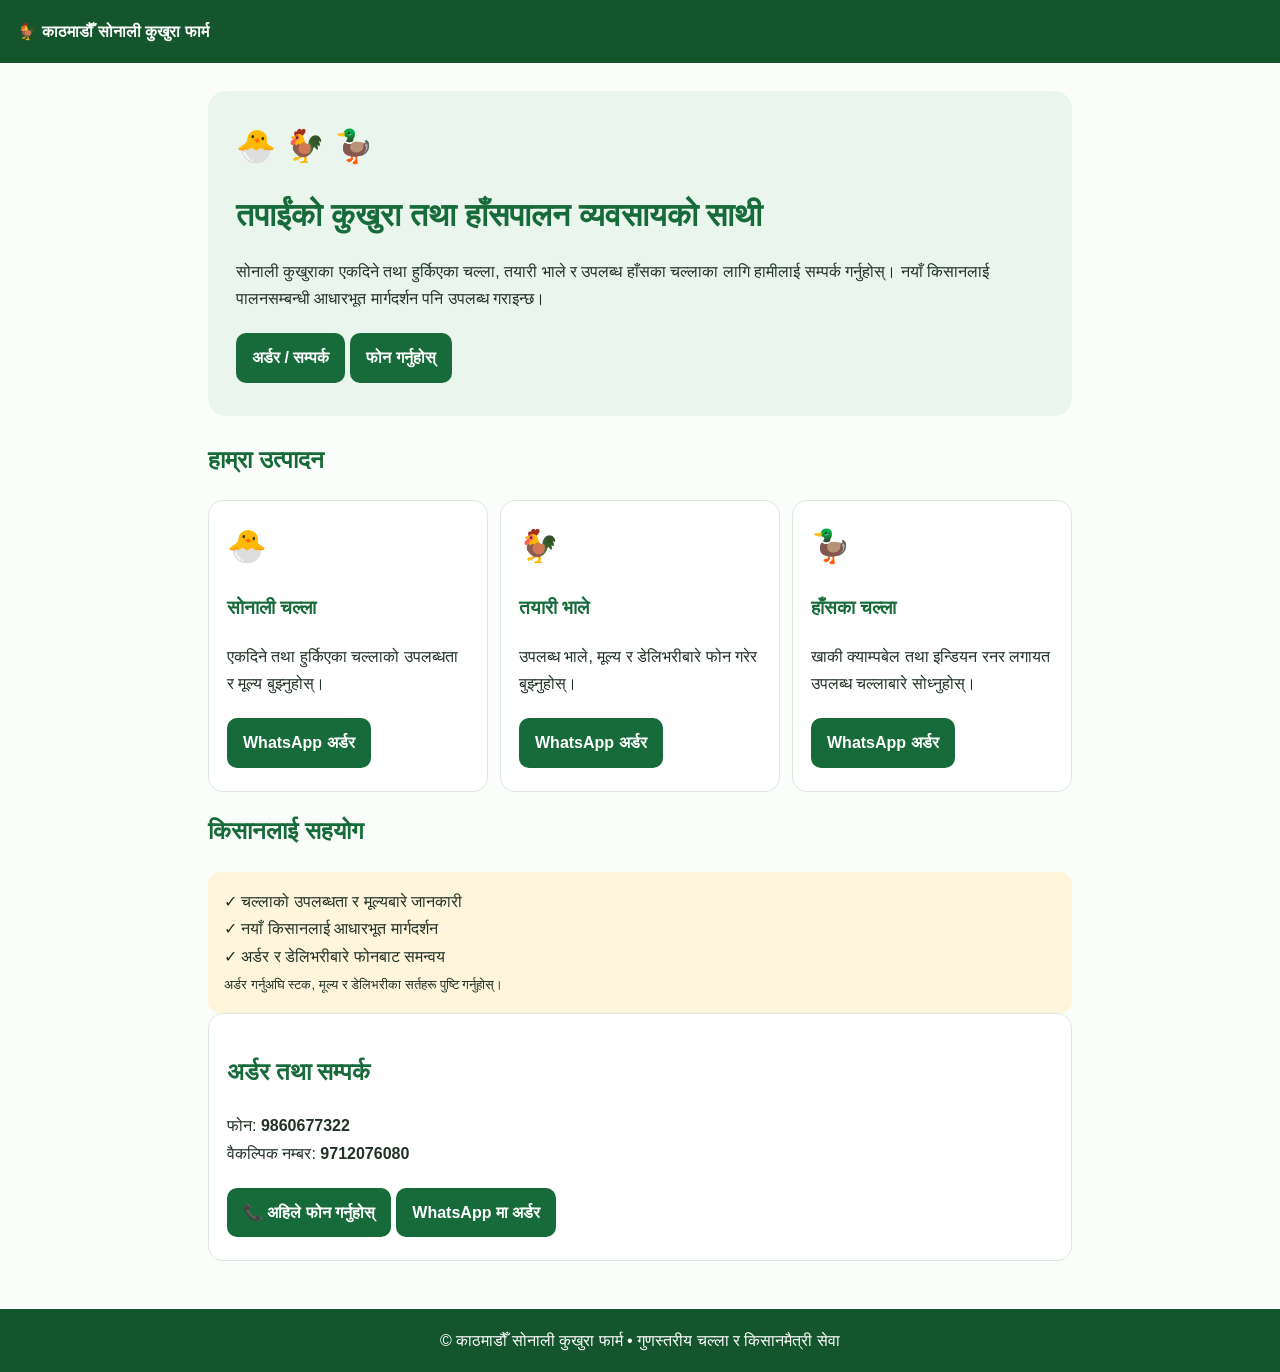
==== index.html @ 245cceb5 "Add files via upload" ====
<!DOCTYPE html>
<html lang="ne"><head><meta charset="UTF-8"><meta name="viewport" content="width=device-width,initial-scale=1">
<title>काठमाडौँ सोनाली कुखुरा फार्म</title>
<style>
*{box-sizing:border-box}body{margin:0;font-family:Arial,'Noto Sans Devanagari',sans-serif;line-height:1.7;color:#203126;background:#fbfdfb}header,footer{background:#14552e;color:white;padding:18px}header{font-weight:bold}main{max-width:900px;margin:auto;padding:18px}.hero{background:#eaf6ed;border-radius:18px;padding:28px;margin:10px 0 24px}h1,h2,h3{color:#176b3a}h1{font-size:2rem;line-height:1.3}.btn{display:inline-block;background:#176b3a;color:white;text-decoration:none;padding:11px 16px;border-radius:10px;margin:5px 5px 5px 0;font-weight:bold}.card{border:1px solid #dce8dd;border-radius:15px;padding:18px;margin:12px 0;background:white}.emoji{font-size:2rem}.note{background:#fff5dc;padding:16px;border-radius:12px}footer{text-align:center;margin-top:30px}@media(min-width:650px){.cards{display:grid;grid-template-columns:repeat(3,1fr);gap:12px}.card{margin:0}}
</style></head><body>
<header>🐓 काठमाडौँ सोनाली कुखुरा फार्म</header><main>
<div class="hero"><div class="emoji">🐣 🐓 🦆</div><h1>तपाईंको कुखुरा तथा हाँसपालन व्यवसायको साथी</h1>
<p>सोनाली कुखुराका एकदिने तथा हुर्किएका चल्ला, तयारी भाले र उपलब्ध हाँसका चल्लाका लागि हामीलाई सम्पर्क गर्नुहोस्। नयाँ किसानलाई पालनसम्बन्धी आधारभूत मार्गदर्शन पनि उपलब्ध गराइन्छ।</p>
<a class="btn" href="#contact">अर्डर / सम्पर्क</a><a class="btn" href="tel:9860677322">फोन गर्नुहोस्</a></div>
<h2>हाम्रा उत्पादन</h2><div class="cards">
<div class="card"><div class="emoji">🐣</div><h3>सोनाली चल्ला</h3><p>एकदिने तथा हुर्किएका चल्लाको उपलब्धता र मूल्य बुझ्नुहोस्।</p><a class="btn" href="https://wa.me/9779860677322">WhatsApp अर्डर</a></div>
<div class="card"><div class="emoji">🐓</div><h3>तयारी भाले</h3><p>उपलब्ध भाले, मूल्य र डेलिभरीबारे फोन गरेर बुझ्नुहोस्।</p><a class="btn" href="https://wa.me/9779860677322">WhatsApp अर्डर</a></div>
<div class="card"><div class="emoji">🦆</div><h3>हाँसका चल्ला</h3><p>खाकी क्याम्पबेल तथा इन्डियन रनर लगायत उपलब्ध चल्लाबारे सोध्नुहोस्।</p><a class="btn" href="https://wa.me/9779860677322">WhatsApp अर्डर</a></div></div>
<h2>किसानलाई सहयोग</h2><div class="note">✓ चल्लाको उपलब्धता र मूल्यबारे जानकारी<br>✓ नयाँ किसानलाई आधारभूत मार्गदर्शन<br>✓ अर्डर र डेलिभरीबारे फोनबाट समन्वय<br><small>अर्डर गर्नुअघि स्टक, मूल्य र डेलिभरीका सर्तहरू पुष्टि गर्नुहोस्।</small></div>
<div class="card" id="contact"><h2>अर्डर तथा सम्पर्क</h2><p>फोन: <strong>9860677322</strong><br>वैकल्पिक नम्बर: <strong>9712076080</strong></p>
<a class="btn" href="tel:9860677322">📞 अहिले फोन गर्नुहोस्</a><a class="btn" href="https://wa.me/9779860677322">WhatsApp मा अर्डर</a></div></main>
<footer>© काठमाडौँ सोनाली कुखुरा फार्म • गुणस्तरीय चल्ला र किसानमैत्री सेवा</footer></body></html>
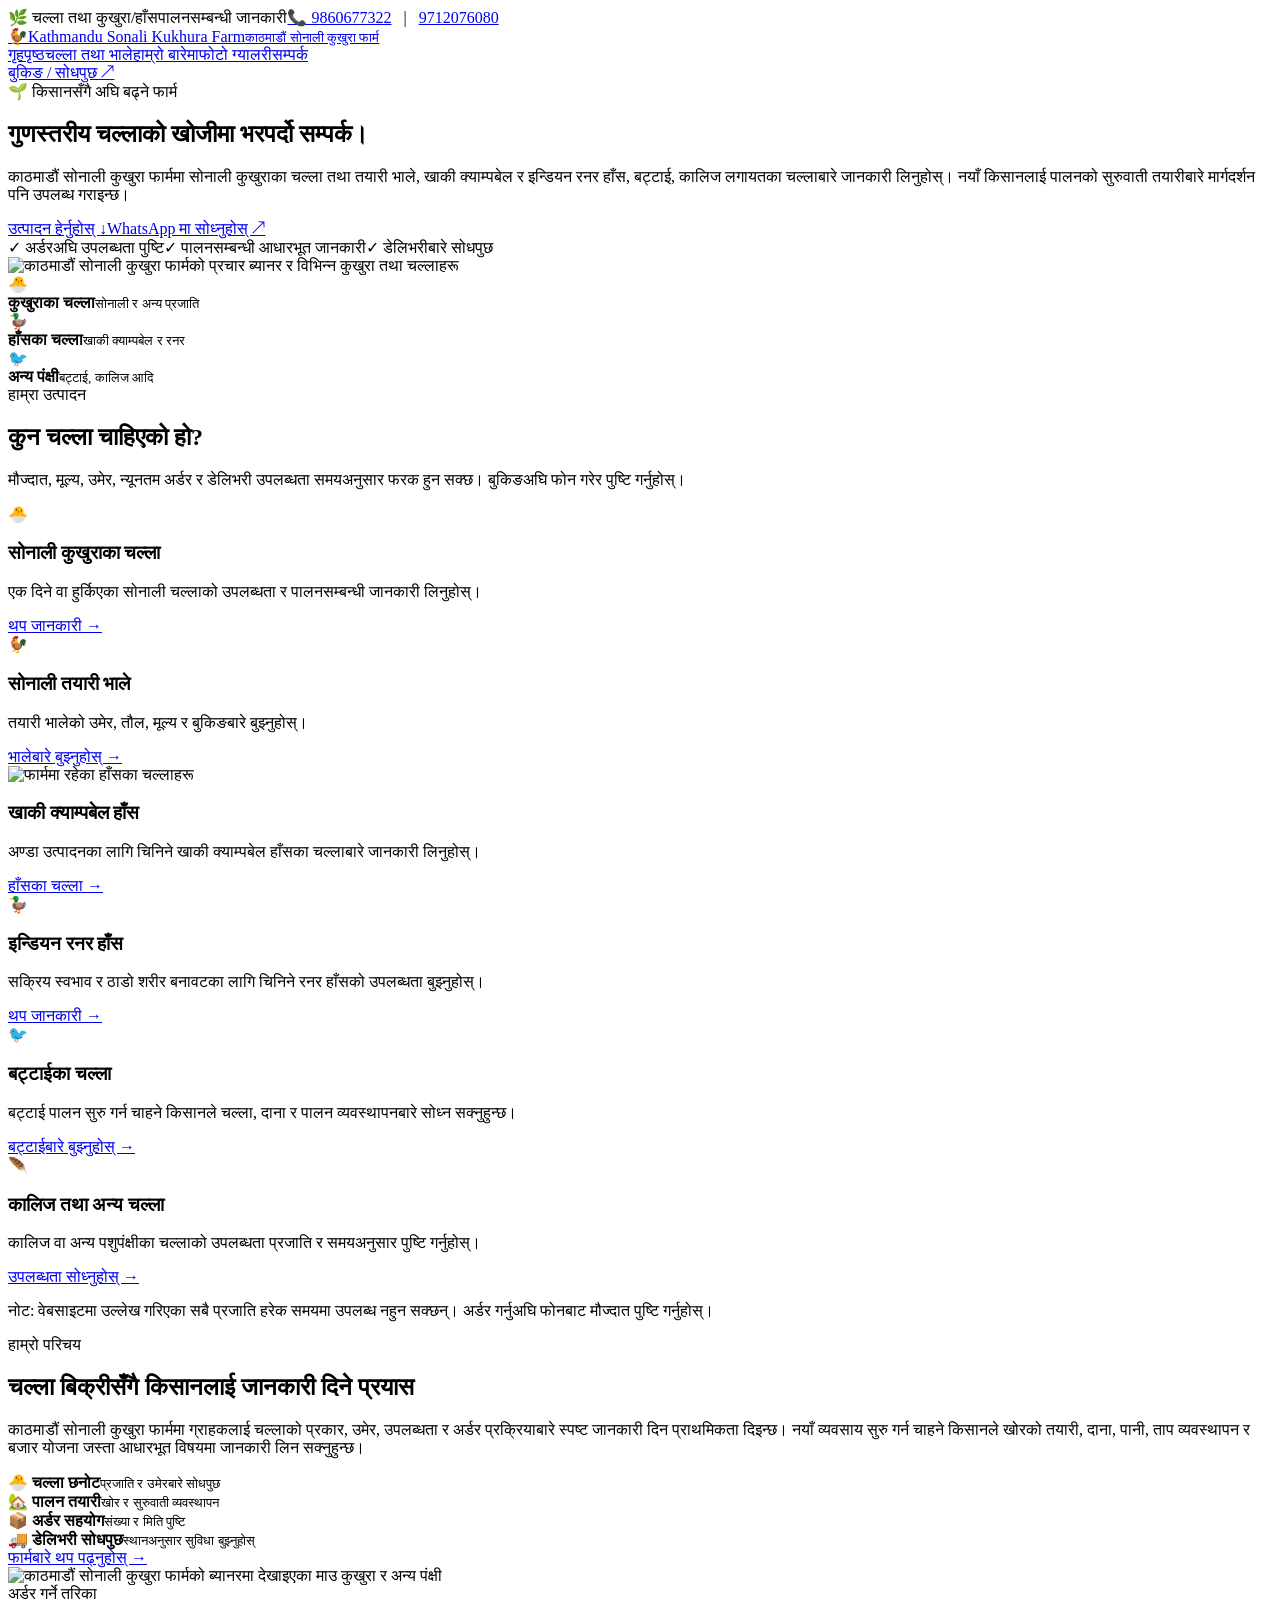
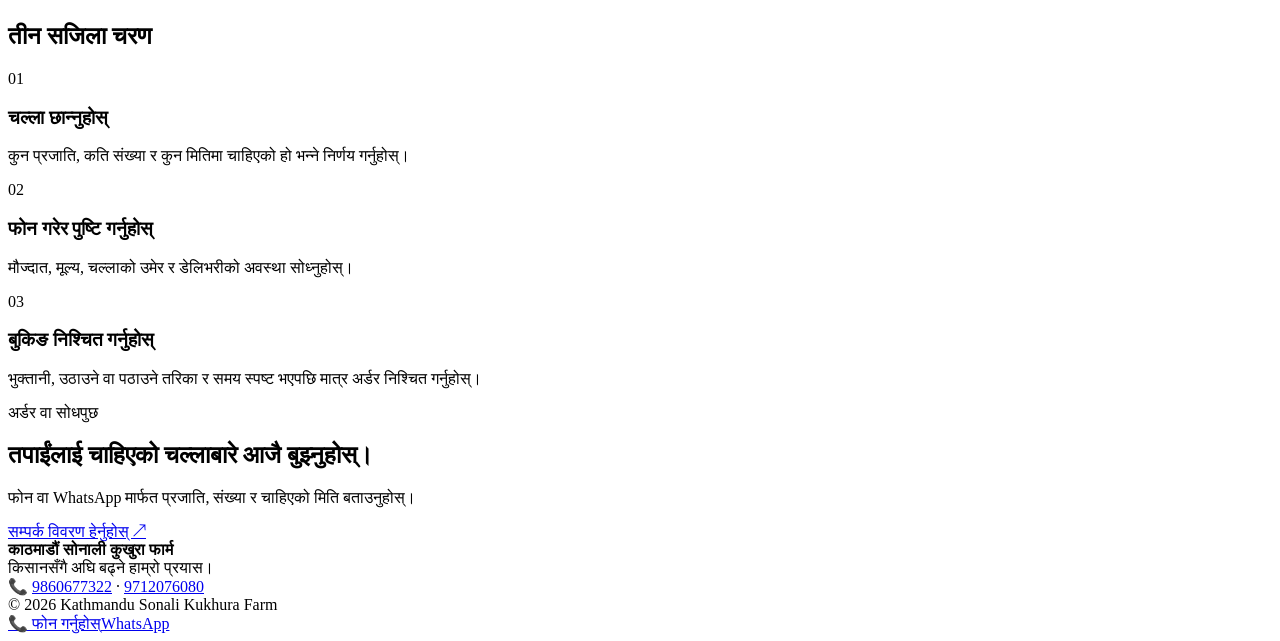
==== commit f7486709: "Add files via upload" ====
--- a/index.html
+++ b/index.html
@@ -1,18 +1,17 @@
-<!DOCTYPE html>
-<html lang="ne"><head><meta charset="UTF-8"><meta name="viewport" content="width=device-width,initial-scale=1">
-<title>काठमाडौँ सोनाली कुखुरा फार्म</title>
-<style>
-*{box-sizing:border-box}body{margin:0;font-family:Arial,'Noto Sans Devanagari',sans-serif;line-height:1.7;color:#203126;background:#fbfdfb}header,footer{background:#14552e;color:white;padding:18px}header{font-weight:bold}main{max-width:900px;margin:auto;padding:18px}.hero{background:#eaf6ed;border-radius:18px;padding:28px;margin:10px 0 24px}h1,h2,h3{color:#176b3a}h1{font-size:2rem;line-height:1.3}.btn{display:inline-block;background:#176b3a;color:white;text-decoration:none;padding:11px 16px;border-radius:10px;margin:5px 5px 5px 0;font-weight:bold}.card{border:1px solid #dce8dd;border-radius:15px;padding:18px;margin:12px 0;background:white}.emoji{font-size:2rem}.note{background:#fff5dc;padding:16px;border-radius:12px}footer{text-align:center;margin-top:30px}@media(min-width:650px){.cards{display:grid;grid-template-columns:repeat(3,1fr);gap:12px}.card{margin:0}}
-</style></head><body>
-<header>🐓 काठमाडौँ सोनाली कुखुरा फार्म</header><main>
-<div class="hero"><div class="emoji">🐣 🐓 🦆</div><h1>तपाईंको कुखुरा तथा हाँसपालन व्यवसायको साथी</h1>
-<p>सोनाली कुखुराका एकदिने तथा हुर्किएका चल्ला, तयारी भाले र उपलब्ध हाँसका चल्लाका लागि हामीलाई सम्पर्क गर्नुहोस्। नयाँ किसानलाई पालनसम्बन्धी आधारभूत मार्गदर्शन पनि उपलब्ध गराइन्छ।</p>
-<a class="btn" href="#contact">अर्डर / सम्पर्क</a><a class="btn" href="tel:9860677322">फोन गर्नुहोस्</a></div>
-<h2>हाम्रा उत्पादन</h2><div class="cards">
-<div class="card"><div class="emoji">🐣</div><h3>सोनाली चल्ला</h3><p>एकदिने तथा हुर्किएका चल्लाको उपलब्धता र मूल्य बुझ्नुहोस्।</p><a class="btn" href="https://wa.me/9779860677322">WhatsApp अर्डर</a></div>
-<div class="card"><div class="emoji">🐓</div><h3>तयारी भाले</h3><p>उपलब्ध भाले, मूल्य र डेलिभरीबारे फोन गरेर बुझ्नुहोस्।</p><a class="btn" href="https://wa.me/9779860677322">WhatsApp अर्डर</a></div>
-<div class="card"><div class="emoji">🦆</div><h3>हाँसका चल्ला</h3><p>खाकी क्याम्पबेल तथा इन्डियन रनर लगायत उपलब्ध चल्लाबारे सोध्नुहोस्।</p><a class="btn" href="https://wa.me/9779860677322">WhatsApp अर्डर</a></div></div>
-<h2>किसानलाई सहयोग</h2><div class="note">✓ चल्लाको उपलब्धता र मूल्यबारे जानकारी<br>✓ नयाँ किसानलाई आधारभूत मार्गदर्शन<br>✓ अर्डर र डेलिभरीबारे फोनबाट समन्वय<br><small>अर्डर गर्नुअघि स्टक, मूल्य र डेलिभरीका सर्तहरू पुष्टि गर्नुहोस्।</small></div>
-<div class="card" id="contact"><h2>अर्डर तथा सम्पर्क</h2><p>फोन: <strong>9860677322</strong><br>वैकल्पिक नम्बर: <strong>9712076080</strong></p>
-<a class="btn" href="tel:9860677322">📞 अहिले फोन गर्नुहोस्</a><a class="btn" href="https://wa.me/9779860677322">WhatsApp मा अर्डर</a></div></main>
-<footer>© काठमाडौँ सोनाली कुखुरा फार्म • गुणस्तरीय चल्ला र किसानमैत्री सेवा</footer></body></html>+<!doctype html><html lang="ne"><head><meta charset="utf-8"><meta name="viewport" content="width=device-width,initial-scale=1"><title>काठमाडौं सोनाली कुखुरा फार्म | सोनाली चल्ला, हाँस र अन्य चल्ला</title><meta name="description" content="काठमाडौं सोनाली कुखुरा फार्मबाट सोनाली कुखुराका चल्ला तथा भाले, खाकी क्याम्पबेल र इन्डियन रनर हाँस, बट्टाई, कालिज लगायतका चल्लाको उपलब्धता र बुकिङका लागि सम्पर्क गर्नुहोस्।"><meta name="robots" content="index,follow"><meta name="theme-color" content="#123b29"><link rel="canonical" href="https://yogeshbhsind-netizen.github.io/-Kathmandu-Sonali-kukhura-farm-/"><meta property="og:type" content="website"><meta property="og:site_name" content="काठमाडौं सोनाली कुखुरा फार्म"><meta property="og:title" content="काठमाडौं सोनाली कुखुरा फार्म | चल्ला तथा भाले बुकिङ"><meta property="og:description" content="सोनाली चल्ला, तयारी भाले, खाकी हाँस, इन्डियन रनर, बट्टाई र कालिजका चल्लाबारे जानकारी तथा बुकिङ।"><meta property="og:image" content="https://yogeshbhsind-netizen.github.io/-Kathmandu-Sonali-kukhura-farm-/assets/farm-banner.png"><link rel="stylesheet" href="assets/site.css"><script type="application/ld+json">{"@context":"https://schema.org","@type":"PoultryFarm","name":"काठमाडौं सोनाली कुखुरा फार्म","alternateName":"Kathmandu Sonali Kukhura Farm","url":"https://yogeshbhsind-netizen.github.io/-Kathmandu-Sonali-kukhura-farm-/","telephone":["+977-9860677322","+977-9712076080"],"description":"सोनाली कुखुराका चल्ला तथा भाले, खाकी क्याम्पबेल र इन्डियन रनर हाँस, बट्टाई, कालिज लगायतका चल्लाको उपलब्धता र बुकिङसम्बन्धी जानकारी।","areaServed":"Nepal"}</script></head><body>
+<div class="topbar"><div class="wrap"><span>🌿 चल्ला तथा कुखुरा/हाँसपालनसम्बन्धी जानकारी</span><span><a href="tel:+9779860677322">📞 9860677322</a> &nbsp; | &nbsp; <a href="tel:+9779712076080">9712076080</a></span></div></div>
+<header class="header"><div class="wrap nav"><a class="brand" href="index.html"><span class="brand-icon">🐓</span><span>Kathmandu Sonali Kukhura Farm<small>काठमाडौं सोनाली कुखुरा फार्म</small></span></a><nav class="navlinks"><a href="index.html" aria-current="page">गृहपृष्ठ</a><a href="products.html">चल्ला तथा भाले</a><a href="about.html">हाम्रो बारेमा</a><a href="gallery.html">फोटो ग्यालरी</a><a href="contact.html">सम्पर्क</a></nav><a class="btn btn-primary nav-cta" href="https://wa.me/9779860677322?text=Namaste%2C%20challa%20ko%20booking%20bare%20bujhna%20chahanchhu" target="_blank" rel="noopener">बुकिङ / सोधपुछ ↗</a></div></header>
+<main><section class="hero"><div class="wrap hero-grid"><div><div class="eyebrow">🌱 किसानसँगै अघि बढ्ने फार्म</div><h1>गुणस्तरीय चल्लाको खोजीमा <span>भरपर्दो सम्पर्क।</span></h1><p class="lead">काठमाडौं सोनाली कुखुरा फार्ममा सोनाली कुखुराका चल्ला तथा तयारी भाले, खाकी क्याम्पबेल र इन्डियन रनर हाँस, बट्टाई, कालिज लगायतका चल्लाबारे जानकारी लिनुहोस्। नयाँ किसानलाई पालनको सुरुवाती तयारीबारे मार्गदर्शन पनि उपलब्ध गराइन्छ।</p><div class="actions"><a class="btn btn-primary" href="products.html">उत्पादन हेर्नुहोस् ↓</a><a class="btn btn-light" href="https://wa.me/9779860677322?text=Namaste%2C%20farm%20ko%20utpadan%20ra%20booking%20bare%20bujhna%20chahanchhu" target="_blank" rel="noopener">WhatsApp मा सोध्नुहोस् ↗</a></div><div class="checks"><span>✓ अर्डरअघि उपलब्धता पुष्टि</span><span>✓ पालनसम्बन्धी आधारभूत जानकारी</span><span>✓ डेलिभरीबारे सोधपुछ</span></div></div><div class="banner-frame"><img src="assets/farm-banner.png" alt="काठमाडौं सोनाली कुखुरा फार्मको प्रचार ब्यानर र विभिन्न कुखुरा तथा चल्लाहरू" fetchpriority="high"></div></div></section>
+<div class="wrap stats"><div class="stat"><span class="stat-icon">🐣</span><div><b>कुखुराका चल्ला</b><small>सोनाली र अन्य प्रजाति</small></div></div><div class="stat"><span class="stat-icon">🦆</span><div><b>हाँसका चल्ला</b><small>खाकी क्याम्पबेल र रनर</small></div></div><div class="stat"><span class="stat-icon">🐦</span><div><b>अन्य पंक्षी</b><small>बट्टाई, कालिज आदि</small></div></div></div>
+<section><div class="wrap"><div class="section-head"><div class="kicker">हाम्रा उत्पादन</div><h2>कुन चल्ला चाहिएको हो?</h2><p>मौज्दात, मूल्य, उमेर, न्यूनतम अर्डर र डेलिभरी उपलब्धता समयअनुसार फरक हुन सक्छ। बुकिङअघि फोन गरेर पुष्टि गर्नुहोस्।</p></div><div class="cards">
+<article class="card"><div class="card-image">🐣</div><div class="card-body"><h3>सोनाली कुखुराका चल्ला</h3><p>एक दिने वा हुर्किएका सोनाली चल्लाको उपलब्धता र पालनसम्बन्धी जानकारी लिनुहोस्।</p><a class="textlink" href="products.html#sonali">थप जानकारी →</a></div></article>
+<article class="card"><div class="card-image">🐓</div><div class="card-body"><h3>सोनाली तयारी भाले</h3><p>तयारी भालेको उमेर, तौल, मूल्य र बुकिङबारे बुझ्नुहोस्।</p><a class="textlink" href="products.html#roosters">भालेबारे बुझ्नुहोस् →</a></div></article>
+<article class="card"><div class="card-image"><img src="assets/khaki-runner-ducklings.jpg" alt="फार्ममा रहेका हाँसका चल्लाहरू" loading="lazy"></div><div class="card-body"><h3>खाकी क्याम्पबेल हाँस</h3><p>अण्डा उत्पादनका लागि चिनिने खाकी क्याम्पबेल हाँसका चल्लाबारे जानकारी लिनुहोस्।</p><a class="textlink" href="products.html#khaki">हाँसका चल्ला →</a></div></article>
+<article class="card"><div class="card-image">🦆</div><div class="card-body"><h3>इन्डियन रनर हाँस</h3><p>सक्रिय स्वभाव र ठाडो शरीर बनावटका लागि चिनिने रनर हाँसको उपलब्धता बुझ्नुहोस्।</p><a class="textlink" href="products.html#runner">थप जानकारी →</a></div></article>
+<article class="card"><div class="card-image">🐦</div><div class="card-body"><h3>बट्टाईका चल्ला</h3><p>बट्टाई पालन सुरु गर्न चाहने किसानले चल्ला, दाना र पालन व्यवस्थापनबारे सोध्न सक्नुहुन्छ।</p><a class="textlink" href="products.html#quail">बट्टाईबारे बुझ्नुहोस् →</a></div></article>
+<article class="card"><div class="card-image">🪶</div><div class="card-body"><h3>कालिज तथा अन्य चल्ला</h3><p>कालिज वा अन्य पशुपंक्षीका चल्लाको उपलब्धता प्रजाति र समयअनुसार पुष्टि गर्नुहोस्।</p><a class="textlink" href="products.html#other">उपलब्धता सोध्नुहोस् →</a></div></article>
+</div><p class="notice">नोट: वेबसाइटमा उल्लेख गरिएका सबै प्रजाति हरेक समयमा उपलब्ध नहुन सक्छन्। अर्डर गर्नुअघि फोनबाट मौज्दात पुष्टि गर्नुहोस्।</p></div></section>
+<section class="about-band"><div class="wrap about-grid"><div><div class="kicker">हाम्रो परिचय</div><h2>चल्ला बिक्रीसँगै किसानलाई जानकारी दिने प्रयास</h2><p>काठमाडौं सोनाली कुखुरा फार्ममा ग्राहकलाई चल्लाको प्रकार, उमेर, उपलब्धता र अर्डर प्रक्रियाबारे स्पष्ट जानकारी दिन प्राथमिकता दिइन्छ। नयाँ व्यवसाय सुरु गर्न चाहने किसानले खोरको तयारी, दाना, पानी, ताप व्यवस्थापन र बजार योजना जस्ता आधारभूत विषयमा जानकारी लिन सक्नुहुन्छ।</p><div class="feature-grid"><div class="feature"><b>🐣 चल्ला छनोट</b><small>प्रजाति र उमेरबारे सोधपुछ</small></div><div class="feature"><b>🏡 पालन तयारी</b><small>खोर र सुरुवाती व्यवस्थापन</small></div><div class="feature"><b>📦 अर्डर सहयोग</b><small>संख्या र मिति पुष्टि</small></div><div class="feature"><b>🚚 डेलिभरी सोधपुछ</b><small>स्थानअनुसार सुविधा बुझ्नुहोस्</small></div></div><div class="actions"><a class="btn btn-gold" href="about.html">फार्मबारे थप पढ्नुहोस् →</a></div></div><div class="photo-tile"><img src="assets/farm-banner.png" alt="काठमाडौं सोनाली कुखुरा फार्मको ब्यानरमा देखाइएका माउ कुखुरा र अन्य पंक्षी" loading="lazy"></div></div></section>
+<section><div class="wrap"><div class="section-head"><div class="kicker">अर्डर गर्ने तरिका</div><h2>तीन सजिला चरण</h2></div><div class="steps"><article class="step"><div class="step-number">01</div><h3>चल्ला छान्नुहोस्</h3><p>कुन प्रजाति, कति संख्या र कुन मितिमा चाहिएको हो भन्ने निर्णय गर्नुहोस्।</p></article><article class="step"><div class="step-number">02</div><h3>फोन गरेर पुष्टि गर्नुहोस्</h3><p>मौज्दात, मूल्य, चल्लाको उमेर र डेलिभरीको अवस्था सोध्नुहोस्।</p></article><article class="step"><div class="step-number">03</div><h3>बुकिङ निश्चित गर्नुहोस्</h3><p>भुक्तानी, उठाउने वा पठाउने तरिका र समय स्पष्ट भएपछि मात्र अर्डर निश्चित गर्नुहोस्।</p></article></div></div></section>
+<div class="wrap cta"><div class="cta-box"><div><div class="kicker">अर्डर वा सोधपुछ</div><h2>तपाईंलाई चाहिएको चल्लाबारे आजै बुझ्नुहोस्।</h2><p>फोन वा WhatsApp मार्फत प्रजाति, संख्या र चाहिएको मिति बताउनुहोस्।</p></div><a class="btn btn-primary" href="contact.html">सम्पर्क विवरण हेर्नुहोस् ↗</a></div></div></main>
+<footer class="footer"><div class="wrap footer-grid"><div><strong>काठमाडौं सोनाली कुखुरा फार्म</strong><br>किसानसँगै अघि बढ्ने हाम्रो प्रयास।</div><div>📞 <a href="tel:+9779860677322">9860677322</a> · <a href="tel:+9779712076080">9712076080</a><br>© <span data-year>2026</span> Kathmandu Sonali Kukhura Farm</div></div></footer><div class="mobile-actions"><a class="btn btn-primary" href="tel:+9779860677322">📞 फोन गर्नुहोस्</a><a class="btn btn-light" href="https://wa.me/9779860677322" target="_blank" rel="noopener">WhatsApp</a></div><script src="assets/farm.js"></script></body></html>
